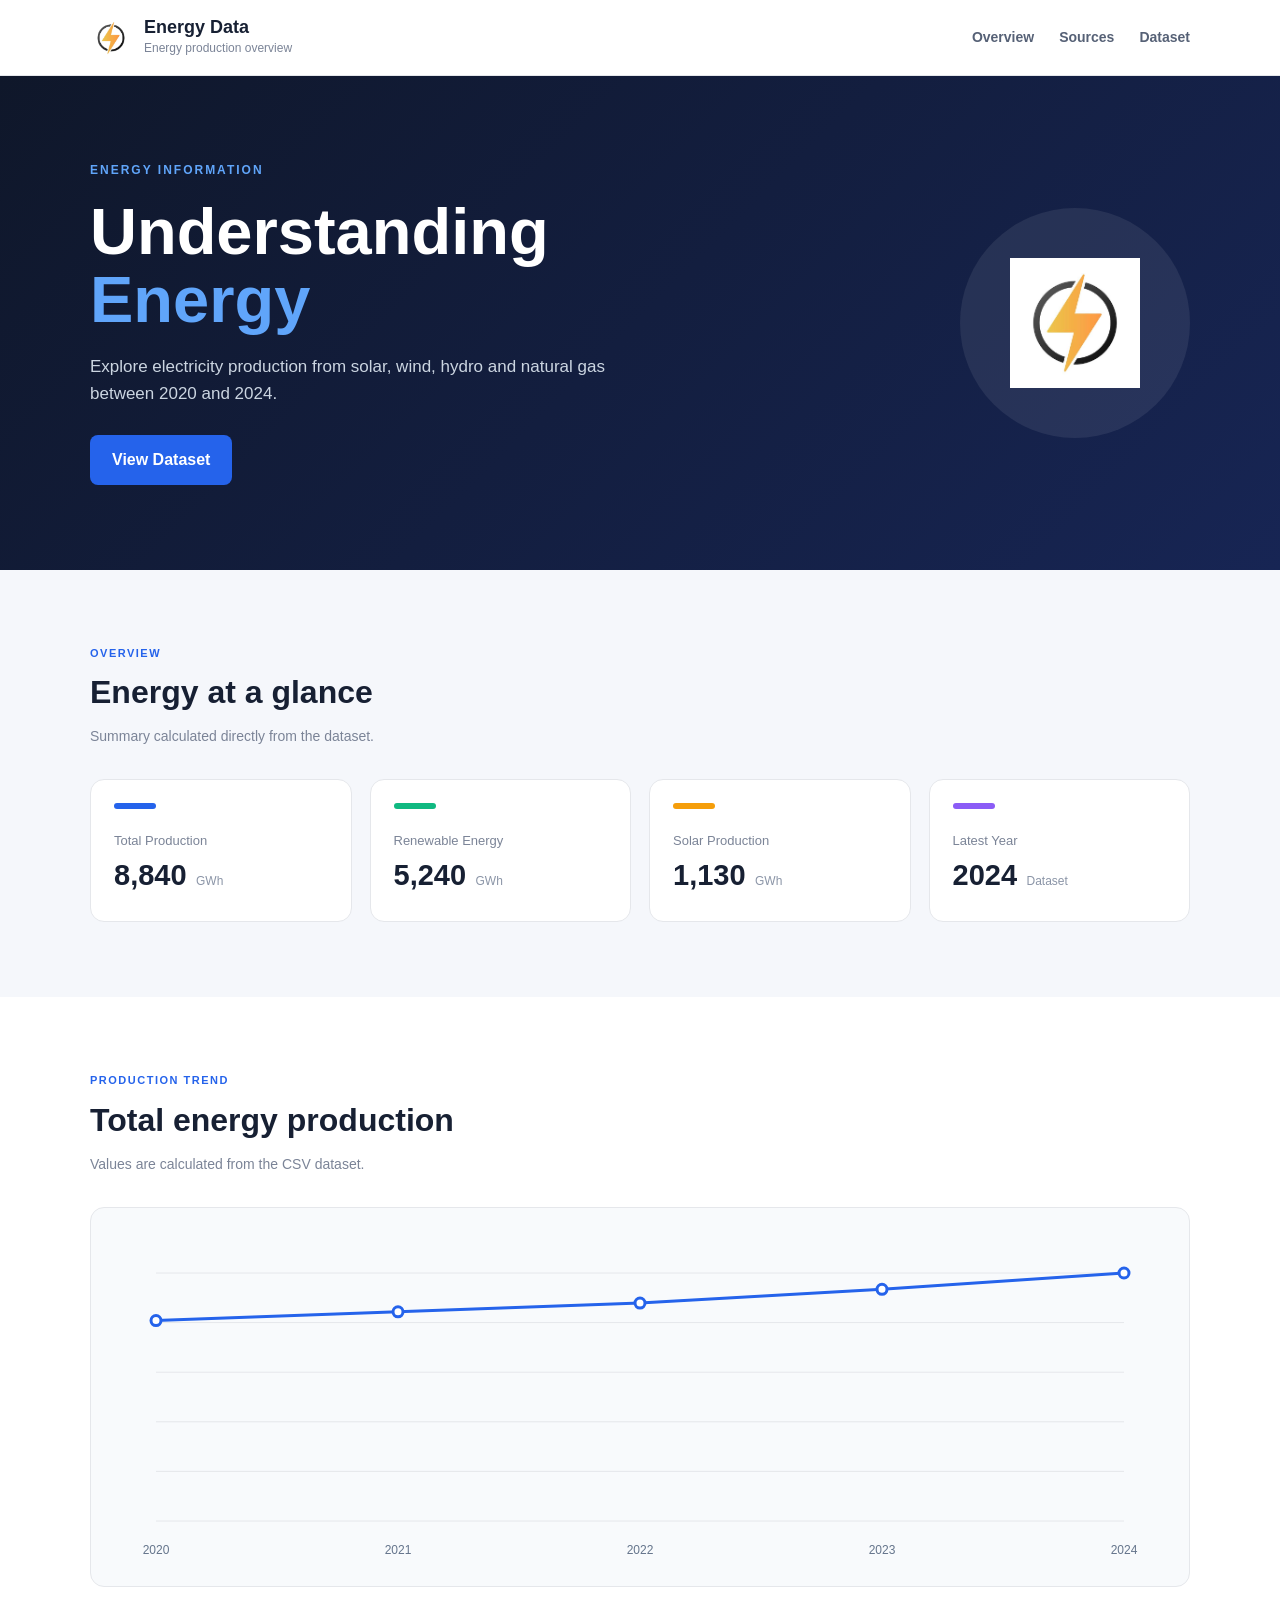
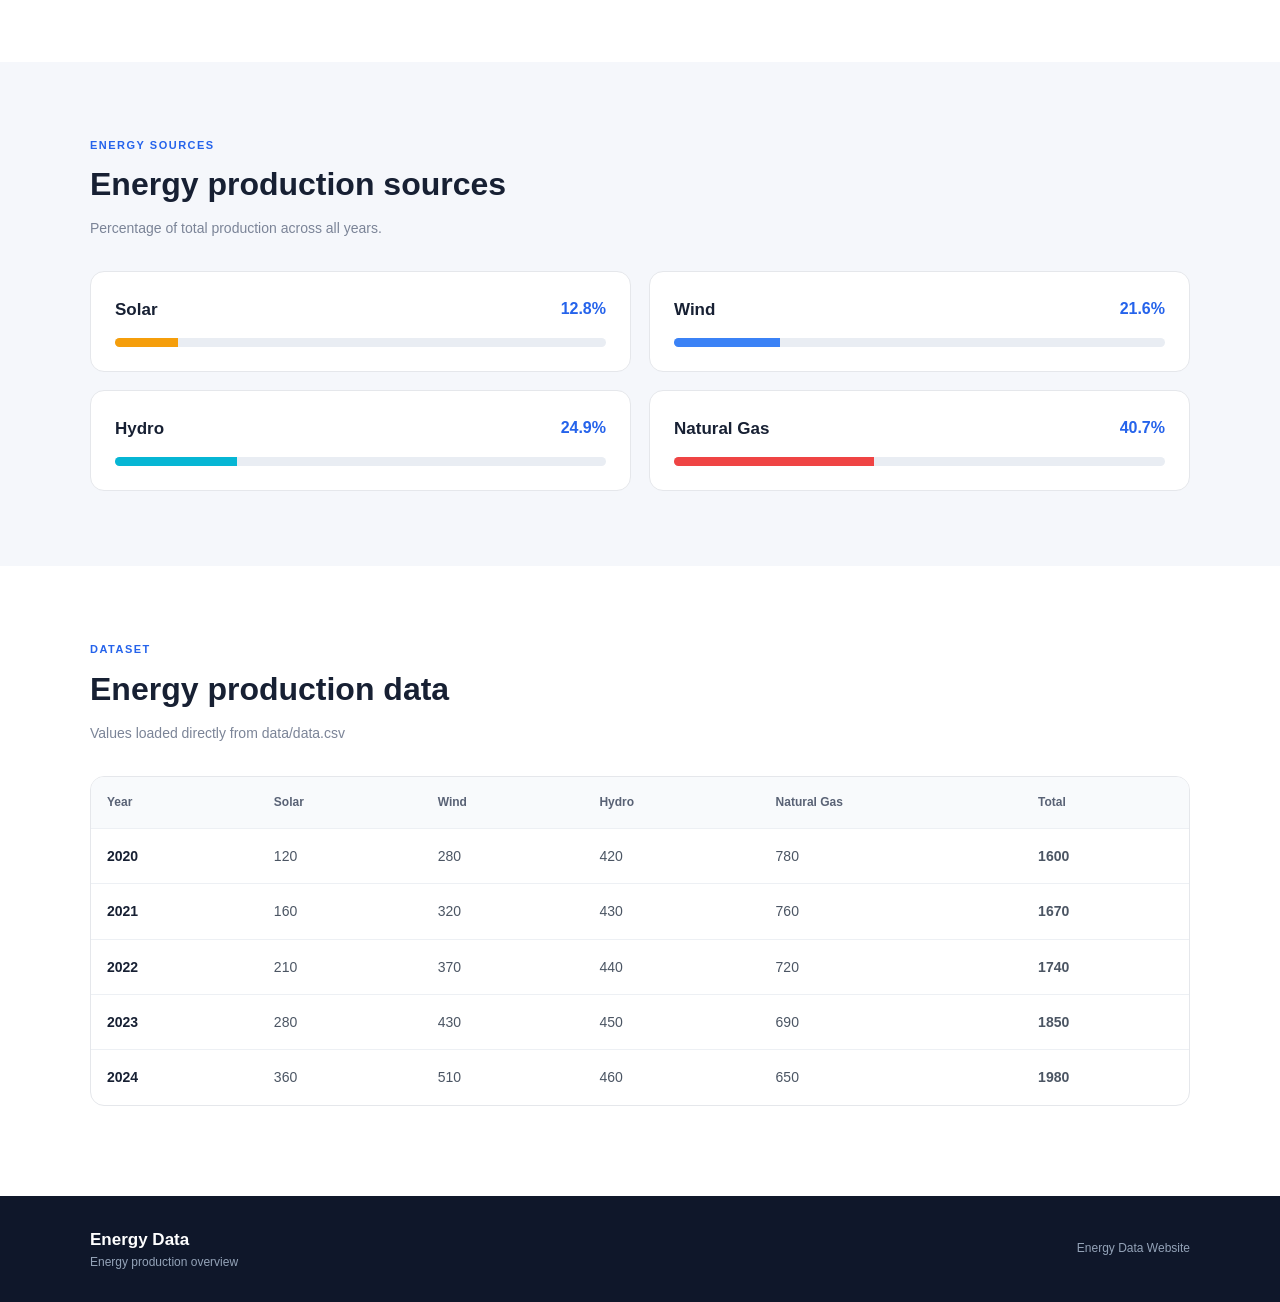
==== Energy Website/index.html @ 7960ee8b "Exercise 0.2 Energy Website (Exercise 0.2)" ====
<!--
================================================================================
ENERGY DATA WEBSITE
================================================================================
A comprehensive data visualization website displaying energy production metrics
and trends from 2020-2024, including solar, wind, hydro, and natural gas sources.

Author: Energy Analytics Team
Date: 2026
Version: 1.0
================================================================================
-->

<!DOCTYPE html>
<html lang="en">

<!-- =========================================================================
     HEAD SECTION
     =========================================================================
     Purpose: Document metadata, character encoding, viewport settings, and
     stylesheet linking. This section defines how the browser should interpret
     and render the HTML document.
     ========================================================================= -->
<head>

    <!-- Character Encoding: UTF-8 for international character support -->
    <meta charset="UTF-8">

    <!-- Viewport: Responsive design settings for mobile devices -->
    <meta name="viewport" content="width=device-width, initial-scale=1.0">

    <!-- Page Title: Displayed in browser tab and search results -->
    <title>Energy Data</title>

    <!-- External Stylesheet: All styling and responsive design rules -->
    <link rel="stylesheet" href="css/styles.css">

</head>

<!-- =========================================================================
     BODY SECTION
     =========================================================================
     Purpose: Main content container for all visible page elements including
     header, hero section, statistics, charts, data table, and footer.
     ========================================================================= -->
<body>

    <!-- =====================================================================
         1. HEADER & NAVIGATION
         =====================================================================
         Purpose: Sticky navigation bar at top of page
         Contains: Logo/Brand, Company name, Navigation menu links
         Features: Remains visible when scrolling (position: sticky)
         ===================================================================== -->
    <header class="header">
        <div class="container nav">
            <div class="brand">
                <img src="images/PowerIcon.png" alt="Energy">
                <div>
                    <h1>Energy Data</h1>
                    <p>Energy production overview</p>
                </div>
            </div>

            <nav>
                <a href="#overview">Overview</a>
                <a href="#sources">Sources</a>
                <a href="#dataset">Dataset</a>
            </nav>
        </div>
    </header>

    <!-- =====================================================================
         2. HERO SECTION
         =====================================================================
         Purpose: Large banner introducing the website
         Contains: Main headline, description, CTA button, hero image
         Features: Gradient background, eye-catching typography
         ===================================================================== -->
    <section class="hero">
        <div class="container hero-content">
            <div class="hero-text">
                <!-- Category Label -->
                <p class="small-title">ENERGY INFORMATION</p>

                <!-- Main Headline -->
                <h2>Understanding <span>Energy</span></h2>

                <!-- Description -->
                <p class="description">
                    Explore electricity production from solar, wind, hydro and
                    natural gas between 2020 and 2024.
                </p>

                <!-- Call-to-Action Button -->
                <a href="#dataset" class="button">View Dataset</a>
            </div>

            <!-- Hero Image -->
            <div class="hero-image">
                <img src="images/PowerIcon.png" alt="Energy icon">
            </div>
        </div>
    </section>

    <!-- =====================================================================
         MAIN CONTENT AREA
         =====================================================================
         Purpose: Container for main page sections (Overview, Chart,
         Sources, Dataset)
         ===================================================================== -->
    <main>

        <!-- =====================================================================
             3. OVERVIEW SECTION - STATISTICS CARDS
             =====================================================================
             Purpose: Display key energy metrics in 4 cards
             - Total Production, Renewable Energy, Solar Production, Latest Year
             Features: Color-coded card indicators (blue, green, orange, purple)
             Data Source: Calculated dynamically from CSV dataset
             ===================================================================== -->
        <section id="overview" class="section">
            <div class="container">
                <div class="section-title">
                    <p>OVERVIEW</p>
                    <h2>Energy at a glance</h2>
                    <span>Summary calculated directly from the dataset.</span>
                </div>

                <!-- Statistics Cards Grid -->
                <div class="cards">

                    <!-- Card 1: Total Production -->
                    <div class="card">
                        <div class="card-top blue"></div>
                        <p>Total Production</p>
                        <h3 id="totalProduction">--</h3>
                        <span>GWh</span>
                    </div>

                    <!-- Card 2: Renewable Energy -->
                    <div class="card">
                        <div class="card-top green"></div>
                        <p>Renewable Energy</p>
                        <h3 id="renewableProduction">--</h3>
                        <span>GWh</span>
                    </div>

                    <!-- Card 3: Solar Production -->
                    <div class="card">
                        <div class="card-top orange"></div>
                        <p>Solar Production</p>
                        <h3 id="solarProduction">--</h3>
                        <span>GWh</span>
                    </div>

                    <!-- Card 4: Latest Year -->
                    <div class="card">
                        <div class="card-top purple"></div>
                        <p>Latest Year</p>
                        <h3 id="latestYear">--</h3>
                        <span>Dataset</span>
                    </div>

                </div>
            </div>
        </section>



        <!-- =====================================================================
             4. CHART SECTION - PRODUCTION TREND VISUALIZATION
             =====================================================================
             Purpose: Display a line chart showing total energy production trends
             Features: Canvas-based chart, grid lines, data points, year labels
             Data Source: Calculated from CSV dataset (sum of all sources per year)
             ===================================================================== -->
        <section class="section chart-section">
            <div class="container">
                <div class="section-title">
                    <p>PRODUCTION TREND</p>
                    <h2>Total energy production</h2>
                    <span>Values are calculated from the CSV dataset.</span>
                </div>

                <!-- Chart Container -->
                <div class="chart-box">
                    <canvas id="energyChart"></canvas>
                </div>
            </div>
        </section>



        <!-- =====================================================================
             5. ENERGY SOURCES SECTION - PERCENTAGE BREAKDOWN
             =====================================================================
             Purpose: Display percentage breakdown by source type
             - Solar (Orange), Wind (Blue), Hydro (Cyan), Gas (Red)
             Features: 4 cards in 2-column grid, animated progress bars
             Data Source: Percentage of total production across all years
             ===================================================================== -->
        <section id="sources" class="section">
            <div class="container">
                <div class="section-title">
                    <p>ENERGY SOURCES</p>
                    <h2>Energy production sources</h2>
                    <span>Percentage of total production across all years.</span>
                </div>

                <!-- Sources Grid -->
                <div class="source-grid">

                    <!-- Source 1: Solar Energy -->
                    <div class="source">
                        <div class="source-heading">
                            <h3>Solar</h3>
                            <strong id="solarPercentage">--</strong>
                        </div>
                        <div class="bar">
                            <div id="solarBar" class="bar-fill solar"></div>
                        </div>
                    </div>

                    <!-- Source 2: Wind Energy -->
                    <div class="source">
                        <div class="source-heading">
                            <h3>Wind</h3>
                            <strong id="windPercentage">--</strong>
                        </div>
                        <div class="bar">
                            <div id="windBar" class="bar-fill wind"></div>
                        </div>
                    </div>

                    <!-- Source 3: Hydro Energy -->
                    <div class="source">
                        <div class="source-heading">
                            <h3>Hydro</h3>
                            <strong id="hydroPercentage">--</strong>
                        </div>
                        <div class="bar">
                            <div id="hydroBar" class="bar-fill hydro"></div>
                        </div>
                    </div>

                    <!-- Source 4: Natural Gas Energy -->
                    <div class="source">
                        <div class="source-heading">
                            <h3>Natural Gas</h3>
                            <strong id="gasPercentage">--</strong>
                        </div>
                        <div class="bar">
                            <div id="gasBar" class="bar-fill gas"></div>
                        </div>
                    </div>

                </div>
            </div>
        </section>



        <!-- =====================================================================
             6. DATASET SECTION - COMPLETE DATA TABLE
             =====================================================================
             Purpose: Display complete energy production dataset in table format
             Features: Columns for Year, Solar, Wind, Hydro, Natural Gas, Total
             Data Source: Loaded from data/data.csv
             Additional: Row hover effects, error messaging, responsive scrolling
             ===================================================================== -->
        <section id="dataset" class="section dataset-section">
            <div class="container">
                <div class="section-title">
                    <p>DATASET</p>
                    <h2>Energy production data</h2>
                    <span>Values loaded directly from data/data.csv</span>
                </div>

                <!-- Data Table -->
                <div class="table-box">
                    <table>
                        <!-- Table Header -->
                        <thead>
                            <tr>
                                <th>Year</th>
                                <th>Solar</th>
                                <th>Wind</th>
                                <th>Hydro</th>
                                <th>Natural Gas</th>
                                <th>Total</th>
                            </tr>
                        </thead>

                        <!-- Table Body (populated by JavaScript) -->
                        <tbody id="energyTable">
                            <tr>
                                <td colspan="6">Loading dataset...</td>
                            </tr>
                        </tbody>
                    </table>
                </div>

                <!-- Error Message -->
                <p id="errorMessage" class="error"></p>
            </div>
        </section>

    </main>



    <!-- =====================================================================
         7. FOOTER
         =====================================================================
         Purpose: Website footer with company information and branding
         Contains: Company name, tagline, copyright information
         Features: Dark background, responsive layout
         ===================================================================== -->
    <footer>
        <div class="container footer">
            <div>
                <h3>Energy Data</h3>
                <p>Energy production overview</p>
            </div>
            <p>Energy Data Website</p>
        </div>
    </footer>

    <!-- =====================================================================
         SCRIPTS
         =====================================================================
         Purpose: Load and execute JavaScript for data processing
         Functionality:
         - Fetch and parse CSV data from data/data.csv
         - Calculate statistics (total, renewable, solar, latest year)
         - Generate and render chart visualization
         - Populate table with dataset rows
         - Calculate and display energy source percentages
         - Handle errors and loading states
         ===================================================================== -->
    <script src="js/scripts.js"></script>

</body>
</html>
---- Energy Website/css/styles.css ----
/* =============================================================================
   1. GENERAL STYLES
   ============================================================================= 
   Purpose: Global reset and base styling for the entire website
   - Removes default margins and padding
   - Sets up typography, colors, and spacing
   - Defines container for layout consistency
============================================================================= */

/* Global Reset: Clear default browser styles */
* {
    margin: 0;
    padding: 0;
    box-sizing: border-box;
}

/* Smooth scrolling for anchor links */
html {
    scroll-behavior: smooth;
}

/* Body: Primary text styling and background color */
body {
    font-family: Arial, Helvetica, sans-serif;
    background: #f5f7fb;
    color: #172033;
    line-height: 1.6;
}

/* Container: Max-width wrapper for all content sections */
.container {
    width: 90%;
    max-width: 1100px;
    margin: auto;
}


/* =============================================================================
   2. HEADER & NAVIGATION
   ============================================================================= 
   Purpose: Sticky navigation bar with logo/branding and menu links
   - Header remains visible at top when scrolling
   - Contains brand logo and navigation menu
   - Links are highlighted on hover
============================================================================= */

/* Header: Main navigation container with sticky positioning */
.header {
    background: white;
    border-bottom: 1px solid #e5e7eb;
    position: sticky;
    top: 0;
    z-index: 10;
}

/* Nav Layout: Flex container for spacing brand and menu */
.nav {
    min-height: 75px;
    display: flex;
    align-items: center;
    justify-content: space-between;
}

/* Brand: Logo and company name section */
.brand {
    display: flex;
    align-items: center;
    gap: 12px;
}

.brand img {
    width: 42px;
    height: 42px;
    object-fit: contain;
}

.brand h1 {
    font-size: 18px;
    line-height: 1.2;
}

.brand p {
    font-size: 12px;
    color: #7b8497;
}

/* Navigation Menu: Links layout and styling */
nav {
    display: flex;
    gap: 25px;
}

nav a {
    text-decoration: none;
    color: #566176;
    font-size: 14px;
    font-weight: 600;
}

nav a:hover {
    color: #2563eb;
}



/* =============================================================================
   3. HERO SECTION
   ============================================================================= 
   Purpose: Large banner at top of page with headline, description, and CTA button
   - Features gradient background and hero image
   - Main call-to-action button for user engagement
   - Responsive layout that stacks on mobile
============================================================================= */

/* Hero Container: Main banner with gradient background */
.hero {
    background: linear-gradient(135deg, #0f172a, #172554);
    color: white;
    padding: 85px 0;
}

/* Hero Content Layout: Flex row with text and image */
.hero-content {
    display: flex;
    align-items: center;
    justify-content: space-between;
    gap: 50px;
}

.hero-text {
    max-width: 650px;
}

/* Small Title: Uppercase tagline above main heading */
.small-title {
    color: #60a5fa;
    font-size: 12px;
    font-weight: bold;
    letter-spacing: 2px;
}

/* Main Heading: Large title with accent color */
.hero h2 {
    font-size: 65px;
    line-height: 1.05;
    margin: 18px 0;
}

.hero h2 span {
    color: #60a5fa;
}

/* Description: Secondary text below headline */
.description {
    color: #cbd5e1;
    max-width: 550px;
    font-size: 17px;
    margin-bottom: 28px;
}

/* Button: Primary call-to-action with hover effect */
.button {
    display: inline-block;
    background: #2563eb;
    color: white;
    text-decoration: none;
    padding: 12px 22px;
    border-radius: 8px;
    font-weight: bold;
}

.button:hover {
    background: #1d4ed8;
}

/* Hero Image: Circular container for hero icon */
.hero-image {
    width: 230px;
    height: 230px;
    border-radius: 50%;
    background: rgba(255, 255, 255, 0.08);
    display: flex;
    align-items: center;
    justify-content: center;
}

.hero-image img {
    width: 130px;
    height: 130px;
    object-fit: contain;
}



/* =============================================================================
   4. GENERAL SECTIONS & SECTION TITLES
   ============================================================================= 
   Purpose: Standardized styling for content sections with consistent spacing
   - All main content sections use these base styles
   - Section titles display category label, heading, and description
============================================================================= */

/* Section Container: Standard padding for all content sections */
.section {
    padding: 75px 0;
}

/* Section Title: Header area with label, heading, and description */
.section-title {
    margin-bottom: 30px;
}

.section-title p {
    color: #2563eb;
    font-size: 11px;
    font-weight: bold;
    letter-spacing: 1.5px;
}

.section-title h2 {
    font-size: 32px;
    margin: 5px 0;
}

.section-title span {
    color: #7b8497;
    font-size: 14px;
}

/* =============================================================================
   5. STATISTICS CARDS
   ============================================================================= 
   Purpose: Display key metrics/statistics in a grid of 4 cards
   - Each card has a colored top bar indicator
   - Shows large numbers with labels and units
   - Color-coded: Blue (Total), Green (Renewable), Orange (Solar), Purple (Latest)
============================================================================= */

/* Cards Grid: 4-column responsive layout */
.cards {
    display: grid;
    grid-template-columns: repeat(4, 1fr);
    gap: 18px;
}

/* Card: Individual metric card with border and padding */
.card {
    background: white;
    border: 1px solid #e5e7eb;
    border-radius: 14px;
    padding: 23px;
}

/* Card Top Bar: Small colored indicator at top of each card */
.card-top {
    width: 42px;
    height: 6px;
    border-radius: 5px;
    margin-bottom: 22px;
}

/* Card Color Indicators: Different colors for different metrics */
.blue {
    background: #2563eb;
}

.green {
    background: #10b981;
}

.orange {
    background: #f59e0b;
}

.purple {
    background: #8b5cf6;
}

/* Card Text: Labels and values styling */
.card p {
    color: #7b8497;
    font-size: 13px;
}

.card h3 {
    display: inline;
    font-size: 29px;
    margin-right: 5px;
}

.card span {
    color: #8b95a7;
    font-size: 12px;
}



/* =============================================================================
   6. CHART SECTION
   ============================================================================= 
   Purpose: Display a line chart showing energy production trends over time
   - Canvas-based visualization with responsive sizing
   - Light background with border and padding
   - Shows total energy production across years
============================================================================= */

/* Chart Section: White background container for chart */
.chart-section {
    background: white;
}

/* Chart Box: Container for canvas element with styling */
.chart-box {
    width: 100%;
    height: 380px;
    background: #f8fafc;
    border: 1px solid #e5e7eb;
    border-radius: 14px;
    padding: 20px;
}

/* Energy Chart Canvas: Responsive chart element */
#energyChart {
    width: 100%;
    height: 100%;
}



/* =============================================================================
   7. ENERGY SOURCES SECTION
   ============================================================================= 
   Purpose: Display energy source breakdown with percentage bars
   - 2-column grid showing Solar, Wind, Hydro, and Natural Gas
   - Horizontal progress bars show relative percentages
   - Color-coded bars: Solar (Orange), Wind (Blue), Hydro (Cyan), Gas (Red)
============================================================================= */

/* Source Grid: 2-column layout for energy sources */
.source-grid {
    display: grid;
    grid-template-columns: repeat(2, 1fr);
    gap: 18px;
}

/* Source Card: Individual energy source container */
.source {
    background: white;
    border: 1px solid #e5e7eb;
    border-radius: 14px;
    padding: 24px;
}

/* Source Heading: Title and percentage layout */
.source-heading {
    display: flex;
    justify-content: space-between;
    margin-bottom: 15px;
}

.source-heading h3 {
    font-size: 17px;
}

.source-heading strong {
    color: #2563eb;
}

/* Progress Bar: Container for the bar fill */
.bar {
    height: 9px;
    background: #e9edf3;
    border-radius: 10px;
    overflow: hidden;
}

/* Bar Fill: Colored percentage bar with animation */
.bar-fill {
    height: 100%;
    width: 0;
    transition: width 0.8s ease;
}

/* Bar Colors: Individual colors for each energy source */
.bar-fill.solar {
    background: #f59e0b;
}

.bar-fill.wind {
    background: #3b82f6;
}

.bar-fill.hydro {
    background: #06b6d4;
}

.bar-fill.gas {
    background: #ef4444;
}



/* =============================================================================
   8. DATA TABLE SECTION
   ============================================================================= 
   Purpose: Display complete energy production dataset in a structured table
   - Shows year, solar, wind, hydro, natural gas, and totals
   - Scrollable on smaller screens
   - Row hover effect for better readability
   - Error messaging for data load failures
============================================================================= */

/* Dataset Section: White background for table section */
.dataset-section {
    background: white;
}

/* Table Box: Container with responsive scrolling */
.table-box {
    background: white;
    border: 1px solid #e5e7eb;
    border-radius: 14px;
    overflow-x: auto;
}

/* Table: Full-width data table styling */
table {
    width: 100%;
    border-collapse: collapse;
    min-width: 650px;
}

/* Table Header: Light background with labels */
thead {
    background: #f8fafc;
}

/* Header Cells: Column titles styling */
th {
    text-align: left;
    padding: 16px;
    font-size: 12px;
    color: #596275;
}

/* Data Cells: Content cells with borders */
td {
    padding: 16px;
    border-top: 1px solid #edf0f4;
    font-size: 14px;
    color: #4b5563;
}

/* Row Hover: Light background on hover for UX */
tbody tr:hover {
    background: #f8fafc;
}

/* Year Column: Bold styling for year values */
td:first-child {
    font-weight: bold;
    color: #172033;
}

/* Error Message: Styling for error notifications */
.error {
    color: #dc2626;
    margin-top: 15px;
    font-size: 14px;
}



/* =============================================================================
   9. FOOTER
   ============================================================================= 
   Purpose: Bottom section with company information and branding
   - Dark background with white text
   - Displays company name, tagline, and copyright
   - Responsive flex layout for different screen sizes
============================================================================= */

/* Footer: Dark background container with padding */
footer {
    background: #0f172a;
    color: white;
    padding: 30px 0;
}

/* Footer Layout: Flex container for content distribution */
.footer {
    display: flex;
    justify-content: space-between;
    align-items: center;
}

.footer h3 {
    font-size: 17px;
}

.footer p {
    color: #94a3b8;
    font-size: 12px;
}



/* =============================================================================
   10. RESPONSIVE DESIGN - TABLET & MEDIUM SCREENS (MAX-WIDTH: 800px)
   ============================================================================= 
   Purpose: Adjust layout and sizing for tablet devices (800px and below)
   - Hero content stacks vertically
   - Cards display in 2 columns instead of 4
   - Energy sources display in 1 column
   - Images scale down for smaller screens
============================================================================= */

@media (max-width: 800px) {

    /* Hero: Stack content vertically on smaller screens */
    .hero-content {
        flex-direction: column;
        align-items: flex-start;
    }

    /* Hero Image: Reduce size for mobile */
    .hero-image {
        width: 180px;
        height: 180px;
    }

    /* Hero Heading: Smaller font for mobile screens */
    .hero h2 {
        font-size: 50px;
    }

    /* Cards Grid: 2 columns instead of 4 */
    .cards {
        grid-template-columns: repeat(2, 1fr);
    }

    /* Source Grid: Single column for mobile */
    .source-grid {
        grid-template-columns: 1fr;
    }
}


/* =============================================================================
   11. RESPONSIVE DESIGN - MOBILE SCREENS (MAX-WIDTH: 550px)
   ============================================================================= 
   Purpose: Optimize layout for mobile devices (550px and below)
   - Hide navigation menu
   - Single column layout for all cards and sections
   - Reduce padding and font sizes further
   - Simplify header for small screens
============================================================================= */

@media (max-width: 550px) {

    /* Navigation: Hide on very small screens */
    nav {
        display: none;
    }

    /* Cards Grid: Single column on mobile */
    .cards {
        grid-template-columns: 1fr;
    }

    /* Hero: Reduce padding on mobile */
    .hero {
        padding: 60px 0;
    }

    /* Hero Heading: Further reduce size for mobile */
    .hero h2 {
        font-size: 42px;
    }

    /* Section: Reduce vertical padding on mobile */
    .section {
        padding: 55px 0;
    }

    /* Footer: Stack vertically on mobile */
    .footer {
        flex-direction: column;
        align-items: flex-start;
        gap: 15px;
    }
}
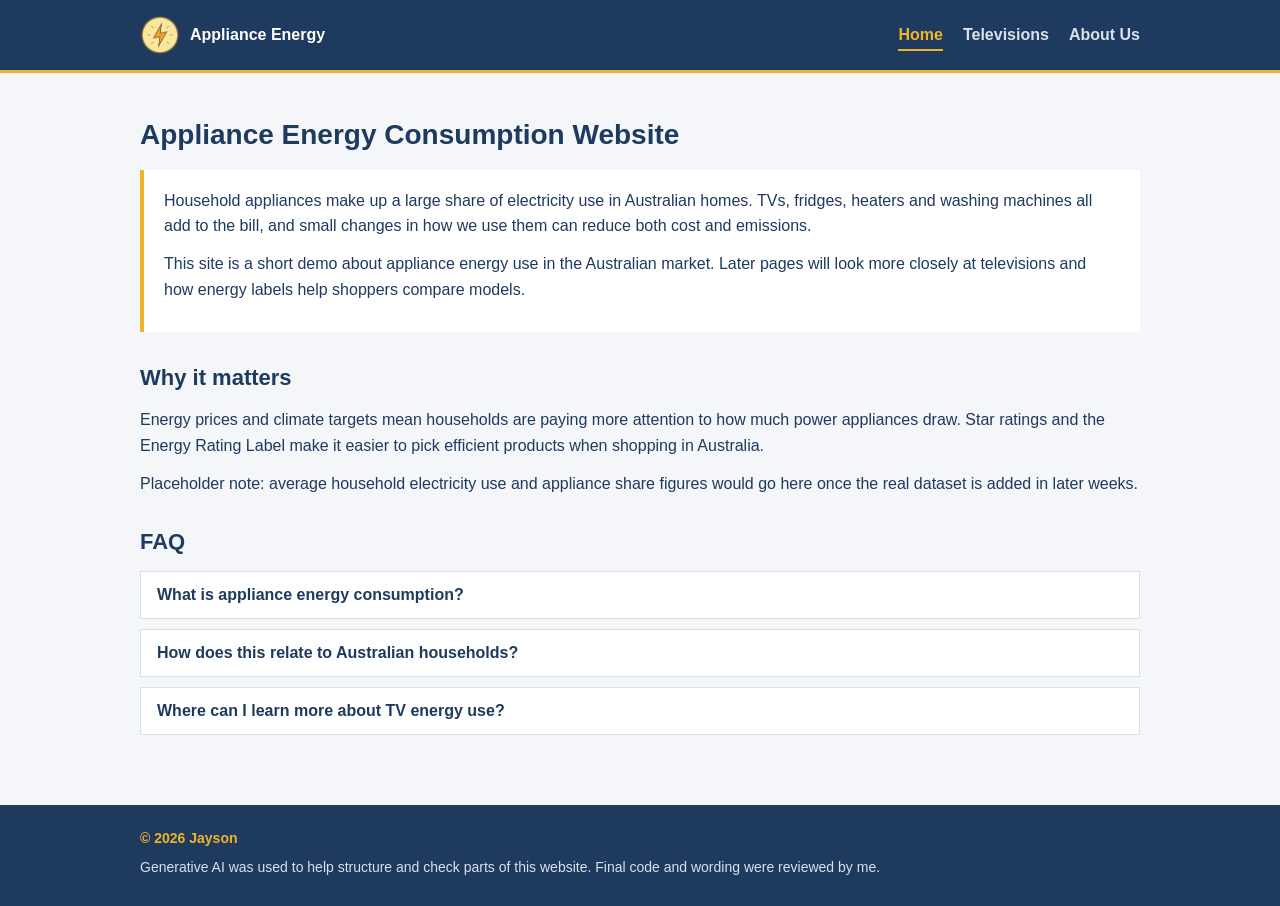
==== commit 1612da8a: "Exercise 0.1 Energy Website" ====
--- a/Energy Website/index.html
+++ b/Energy Website/index.html
@@ -1,345 +1,116 @@
-<!--
-================================================================================
-ENERGY DATA WEBSITE
-================================================================================
-A comprehensive data visualization website displaying energy production metrics
-and trends from 2020-2024, including solar, wind, hydro, and natural gas sources.
-
-Author: Energy Analytics Team
-Date: 2026
-Version: 1.0
-================================================================================
--->
-
 <!DOCTYPE html>
 <html lang="en">
-
-<!-- =========================================================================
-     HEAD SECTION
-     =========================================================================
-     Purpose: Document metadata, character encoding, viewport settings, and
-     stylesheet linking. This section defines how the browser should interpret
-     and render the HTML document.
-     ========================================================================= -->
 <head>
-
-    <!-- Character Encoding: UTF-8 for international character support -->
     <meta charset="UTF-8">
-
-    <!-- Viewport: Responsive design settings for mobile devices -->
     <meta name="viewport" content="width=device-width, initial-scale=1.0">
-
-    <!-- Page Title: Displayed in browser tab and search results -->
-    <title>Energy Data</title>
-
-    <!-- External Stylesheet: All styling and responsive design rules -->
-    <link rel="stylesheet" href="css/styles.css">
-
+    <title>Home | Appliance Energy Consumption</title>
+    <link rel="stylesheet" href="assets/css/styles.css">
 </head>
-
-<!-- =========================================================================
-     BODY SECTION
-     =========================================================================
-     Purpose: Main content container for all visible page elements including
-     header, hero section, statistics, charts, data table, and footer.
-     ========================================================================= -->
 <body>
 
-    <!-- =====================================================================
-         1. HEADER & NAVIGATION
-         =====================================================================
-         Purpose: Sticky navigation bar at top of page
-         Contains: Logo/Brand, Company name, Navigation menu links
-         Features: Remains visible when scrolling (position: sticky)
-         ===================================================================== -->
+    <!-- nav -->
     <header class="header">
         <div class="container nav">
-            <div class="brand">
-                <img src="images/PowerIcon.png" alt="Energy">
-                <div>
-                    <h1>Energy Data</h1>
-                    <p>Energy production overview</p>
+            <a class="logo" href="index.html">
+                <img src="assets/img/PowerIcon.png" alt="Power logo">
+                <span>Appliance Energy</span>
+            </a>
+            <ul class="menu">
+                <li><a class="active" href="index.html">Home</a></li>
+                <li><a href="televisions.html">Televisions</a></li>
+                <li><a href="about.html">About Us</a></li>
+            </ul>
+        </div>
+    </header>
+
+    <main class="container">
+        <h1>Appliance Energy Consumption Website</h1>
+
+        <!-- australia market intro -->
+        <div class="intro">
+            <p>
+                Household appliances make up a large share of electricity use in
+                Australian homes. TVs, fridges, heaters and washing machines all
+                add to the bill, and small changes in how we use them can reduce
+                both cost and emissions.
+            </p>
+            <p>
+                This site is a short demo about appliance energy use in the
+                Australian market. Later pages will look more closely at
+                televisions and how energy labels help shoppers compare models.
+            </p>
+        </div>
+
+        <h2>Why it matters</h2>
+        <p>
+            Energy prices and climate targets mean households are paying more
+            attention to how much power appliances draw. Star ratings and the
+            Energy Rating Label make it easier to pick efficient products when
+            shopping in Australia.
+        </p>
+        <p>
+            Placeholder note: average household electricity use and appliance
+            share figures would go here once the real dataset is added in later
+            weeks.
+        </p>
+
+        <!-- FAQ starts closed; JS opens one at a time -->
+        <h2>FAQ</h2>
+        <div class="faq">
+            <div class="faq-item">
+                <button type="button" class="faq-question">
+                    What is appliance energy consumption?
+                </button>
+                <div class="faq-answer">
+                    <p>
+                        It is the amount of electricity an appliance uses over
+                        time, usually measured in kilowatt-hours (kWh). Usage
+                        depends on the device, how often it runs, and its
+                        settings.
+                    </p>
                 </div>
             </div>
 
-            <nav>
-                <a href="#overview">Overview</a>
-                <a href="#sources">Sources</a>
-                <a href="#dataset">Dataset</a>
-            </nav>
-        </div>
-    </header>
-
-    <!-- =====================================================================
-         2. HERO SECTION
-         =====================================================================
-         Purpose: Large banner introducing the website
-         Contains: Main headline, description, CTA button, hero image
-         Features: Gradient background, eye-catching typography
-         ===================================================================== -->
-    <section class="hero">
-        <div class="container hero-content">
-            <div class="hero-text">
-                <!-- Category Label -->
-                <p class="small-title">ENERGY INFORMATION</p>
-
-                <!-- Main Headline -->
-                <h2>Understanding <span>Energy</span></h2>
-
-                <!-- Description -->
-                <p class="description">
-                    Explore electricity production from solar, wind, hydro and
-                    natural gas between 2020 and 2024.
-                </p>
-
-                <!-- Call-to-Action Button -->
-                <a href="#dataset" class="button">View Dataset</a>
+            <div class="faq-item">
+                <button type="button" class="faq-question">
+                    How does this relate to Australian households?
+                </button>
+                <div class="faq-answer">
+                    <p>
+                        Placeholder answer: many Australian homes rely on
+                        appliances for heating, cooling and entertainment.
+                        Choosing higher star-rated products can lower yearly
+                        running costs.
+                    </p>
+                </div>
             </div>
 
-            <!-- Hero Image -->
-            <div class="hero-image">
-                <img src="images/PowerIcon.png" alt="Energy icon">
+            <div class="faq-item">
+                <button type="button" class="faq-question">
+                    Where can I learn more about TV energy use?
+                </button>
+                <div class="faq-answer">
+                    <p>
+                        See the Televisions page on this site for a short
+                        overview. Official guidance is also available through
+                        energyrating.gov.au.
+                    </p>
+                </div>
             </div>
         </div>
-    </section>
-
-    <!-- =====================================================================
-         MAIN CONTENT AREA
-         =====================================================================
-         Purpose: Container for main page sections (Overview, Chart,
-         Sources, Dataset)
-         ===================================================================== -->
-    <main>
-
-        <!-- =====================================================================
-             3. OVERVIEW SECTION - STATISTICS CARDS
-             =====================================================================
-             Purpose: Display key energy metrics in 4 cards
-             - Total Production, Renewable Energy, Solar Production, Latest Year
-             Features: Color-coded card indicators (blue, green, orange, purple)
-             Data Source: Calculated dynamically from CSV dataset
-             ===================================================================== -->
-        <section id="overview" class="section">
-            <div class="container">
-                <div class="section-title">
-                    <p>OVERVIEW</p>
-                    <h2>Energy at a glance</h2>
-                    <span>Summary calculated directly from the dataset.</span>
-                </div>
-
-                <!-- Statistics Cards Grid -->
-                <div class="cards">
-
-                    <!-- Card 1: Total Production -->
-                    <div class="card">
-                        <div class="card-top blue"></div>
-                        <p>Total Production</p>
-                        <h3 id="totalProduction">--</h3>
-                        <span>GWh</span>
-                    </div>
-
-                    <!-- Card 2: Renewable Energy -->
-                    <div class="card">
-                        <div class="card-top green"></div>
-                        <p>Renewable Energy</p>
-                        <h3 id="renewableProduction">--</h3>
-                        <span>GWh</span>
-                    </div>
-
-                    <!-- Card 3: Solar Production -->
-                    <div class="card">
-                        <div class="card-top orange"></div>
-                        <p>Solar Production</p>
-                        <h3 id="solarProduction">--</h3>
-                        <span>GWh</span>
-                    </div>
-
-                    <!-- Card 4: Latest Year -->
-                    <div class="card">
-                        <div class="card-top purple"></div>
-                        <p>Latest Year</p>
-                        <h3 id="latestYear">--</h3>
-                        <span>Dataset</span>
-                    </div>
-
-                </div>
-            </div>
-        </section>
-
-
-
-        <!-- =====================================================================
-             4. CHART SECTION - PRODUCTION TREND VISUALIZATION
-             =====================================================================
-             Purpose: Display a line chart showing total energy production trends
-             Features: Canvas-based chart, grid lines, data points, year labels
-             Data Source: Calculated from CSV dataset (sum of all sources per year)
-             ===================================================================== -->
-        <section class="section chart-section">
-            <div class="container">
-                <div class="section-title">
-                    <p>PRODUCTION TREND</p>
-                    <h2>Total energy production</h2>
-                    <span>Values are calculated from the CSV dataset.</span>
-                </div>
-
-                <!-- Chart Container -->
-                <div class="chart-box">
-                    <canvas id="energyChart"></canvas>
-                </div>
-            </div>
-        </section>
-
-
-
-        <!-- =====================================================================
-             5. ENERGY SOURCES SECTION - PERCENTAGE BREAKDOWN
-             =====================================================================
-             Purpose: Display percentage breakdown by source type
-             - Solar (Orange), Wind (Blue), Hydro (Cyan), Gas (Red)
-             Features: 4 cards in 2-column grid, animated progress bars
-             Data Source: Percentage of total production across all years
-             ===================================================================== -->
-        <section id="sources" class="section">
-            <div class="container">
-                <div class="section-title">
-                    <p>ENERGY SOURCES</p>
-                    <h2>Energy production sources</h2>
-                    <span>Percentage of total production across all years.</span>
-                </div>
-
-                <!-- Sources Grid -->
-                <div class="source-grid">
-
-                    <!-- Source 1: Solar Energy -->
-                    <div class="source">
-                        <div class="source-heading">
-                            <h3>Solar</h3>
-                            <strong id="solarPercentage">--</strong>
-                        </div>
-                        <div class="bar">
-                            <div id="solarBar" class="bar-fill solar"></div>
-                        </div>
-                    </div>
-
-                    <!-- Source 2: Wind Energy -->
-                    <div class="source">
-                        <div class="source-heading">
-                            <h3>Wind</h3>
-                            <strong id="windPercentage">--</strong>
-                        </div>
-                        <div class="bar">
-                            <div id="windBar" class="bar-fill wind"></div>
-                        </div>
-                    </div>
-
-                    <!-- Source 3: Hydro Energy -->
-                    <div class="source">
-                        <div class="source-heading">
-                            <h3>Hydro</h3>
-                            <strong id="hydroPercentage">--</strong>
-                        </div>
-                        <div class="bar">
-                            <div id="hydroBar" class="bar-fill hydro"></div>
-                        </div>
-                    </div>
-
-                    <!-- Source 4: Natural Gas Energy -->
-                    <div class="source">
-                        <div class="source-heading">
-                            <h3>Natural Gas</h3>
-                            <strong id="gasPercentage">--</strong>
-                        </div>
-                        <div class="bar">
-                            <div id="gasBar" class="bar-fill gas"></div>
-                        </div>
-                    </div>
-
-                </div>
-            </div>
-        </section>
-
-
-
-        <!-- =====================================================================
-             6. DATASET SECTION - COMPLETE DATA TABLE
-             =====================================================================
-             Purpose: Display complete energy production dataset in table format
-             Features: Columns for Year, Solar, Wind, Hydro, Natural Gas, Total
-             Data Source: Loaded from data/data.csv
-             Additional: Row hover effects, error messaging, responsive scrolling
-             ===================================================================== -->
-        <section id="dataset" class="section dataset-section">
-            <div class="container">
-                <div class="section-title">
-                    <p>DATASET</p>
-                    <h2>Energy production data</h2>
-                    <span>Values loaded directly from data/data.csv</span>
-                </div>
-
-                <!-- Data Table -->
-                <div class="table-box">
-                    <table>
-                        <!-- Table Header -->
-                        <thead>
-                            <tr>
-                                <th>Year</th>
-                                <th>Solar</th>
-                                <th>Wind</th>
-                                <th>Hydro</th>
-                                <th>Natural Gas</th>
-                                <th>Total</th>
-                            </tr>
-                        </thead>
-
-                        <!-- Table Body (populated by JavaScript) -->
-                        <tbody id="energyTable">
-                            <tr>
-                                <td colspan="6">Loading dataset...</td>
-                            </tr>
-                        </tbody>
-                    </table>
-                </div>
-
-                <!-- Error Message -->
-                <p id="errorMessage" class="error"></p>
-            </div>
-        </section>
-
     </main>
 
-
-
-    <!-- =====================================================================
-         7. FOOTER
-         =====================================================================
-         Purpose: Website footer with company information and branding
-         Contains: Company name, tagline, copyright information
-         Features: Dark background, responsive layout
-         ===================================================================== -->
+    <!-- footer -->
     <footer>
-        <div class="container footer">
-            <div>
-                <h3>Energy Data</h3>
-                <p>Energy production overview</p>
-            </div>
-            <p>Energy Data Website</p>
+        <div class="container">
+            <p class="year-name">&copy; 2026 Jayson</p>
+            <p>
+                Generative AI was used to help structure and check parts of
+                this website. Final code and wording were reviewed by me.
+            </p>
         </div>
     </footer>
 
-    <!-- =====================================================================
-         SCRIPTS
-         =====================================================================
-         Purpose: Load and execute JavaScript for data processing
-         Functionality:
-         - Fetch and parse CSV data from data/data.csv
-         - Calculate statistics (total, renewable, solar, latest year)
-         - Generate and render chart visualization
-         - Populate table with dataset rows
-         - Calculate and display energy source percentages
-         - Handle errors and loading states
-         ===================================================================== -->
-    <script src="js/scripts.js"></script>
-
+    <script src="assets/js/scripts.js"></script>
 </body>
-</html>+</html>
--- a/Energy Website/assets/css/styles.css
+++ b/Energy Website/assets/css/styles.css
@@ -0,0 +1,192 @@
+/* base */
+* {
+    margin: 0;
+    padding: 0;
+    box-sizing: border-box;
+}
+
+body {
+    font-family: Arial, Helvetica, sans-serif;
+    background: #f4f6f9;
+    color: #1e3a5f;
+    line-height: 1.6;
+}
+
+.container {
+    width: 90%;
+    max-width: 1000px;
+    margin: 0 auto;
+}
+
+a {
+    color: #1e3a5f;
+}
+
+/* top nav */
+.header {
+    background: #1e3a5f;
+    border-bottom: 3px solid #f0b429;
+}
+
+.nav {
+    display: flex;
+    align-items: center;
+    justify-content: space-between;
+    min-height: 70px;
+}
+
+.logo {
+    display: flex;
+    align-items: center;
+    gap: 10px;
+    text-decoration: none;
+    color: #fff;
+}
+
+.logo img {
+    width: 40px;
+    height: 40px;
+}
+
+.logo span {
+    font-weight: bold;
+    font-size: 16px;
+}
+
+.logo:hover {
+    color: #f0b429;
+}
+
+.menu {
+    display: flex;
+    gap: 20px;
+    list-style: none;
+}
+
+.menu a {
+    text-decoration: none;
+    color: #d9e2ec;
+    font-weight: bold;
+    padding: 6px 0;
+    border-bottom: 2px solid transparent;
+}
+
+.menu a:hover {
+    color: #f0b429;
+    border-bottom-color: #f0b429;
+}
+
+/* current page */
+.menu a.active {
+    color: #f0b429;
+    border-bottom-color: #f0b429;
+}
+
+/* page content */
+main {
+    padding: 40px 0 60px;
+}
+
+h1 {
+    font-size: 28px;
+    margin-bottom: 12px;
+}
+
+h2 {
+    font-size: 22px;
+    margin: 28px 0 12px;
+    color: #1e3a5f;
+}
+
+p {
+    margin-bottom: 12px;
+}
+
+.intro {
+    background: #fff;
+    border-left: 4px solid #f0b429;
+    padding: 18px 20px;
+    margin-bottom: 24px;
+}
+
+/* FAQ accordion */
+.faq-item {
+    background: #fff;
+    border: 1px solid #d9e2ec;
+    margin-bottom: 10px;
+}
+
+.faq-question {
+    width: 100%;
+    text-align: left;
+    background: #fff;
+    border: none;
+    padding: 14px 16px;
+    font-size: 16px;
+    font-weight: bold;
+    color: #1e3a5f;
+    cursor: pointer;
+}
+
+.faq-question:hover {
+    background: #eef3f8;
+}
+
+.faq-answer {
+    display: none;
+    padding: 0 16px 14px;
+    color: #334e68;
+}
+
+.faq-item.open .faq-answer {
+    display: block;
+}
+
+/* simple list / table bits for televisions page */
+.tv-list {
+    list-style: disc;
+    margin-left: 22px;
+}
+
+.tv-list li {
+    margin-bottom: 8px;
+}
+
+.info-box {
+    background: #fff;
+    padding: 18px 20px;
+    border: 1px solid #d9e2ec;
+    margin-top: 16px;
+}
+
+/* footer */
+footer {
+    background: #1e3a5f;
+    color: #d9e2ec;
+    padding: 22px 0;
+    font-size: 14px;
+}
+
+footer p {
+    margin-bottom: 6px;
+}
+
+footer .year-name {
+    color: #f0b429;
+    font-weight: bold;
+}
+
+/* small screens */
+@media (max-width: 600px) {
+    .nav {
+        flex-direction: column;
+        gap: 12px;
+        padding: 12px 0;
+    }
+
+    .menu {
+        gap: 14px;
+        flex-wrap: wrap;
+        justify-content: center;
+    }
+}
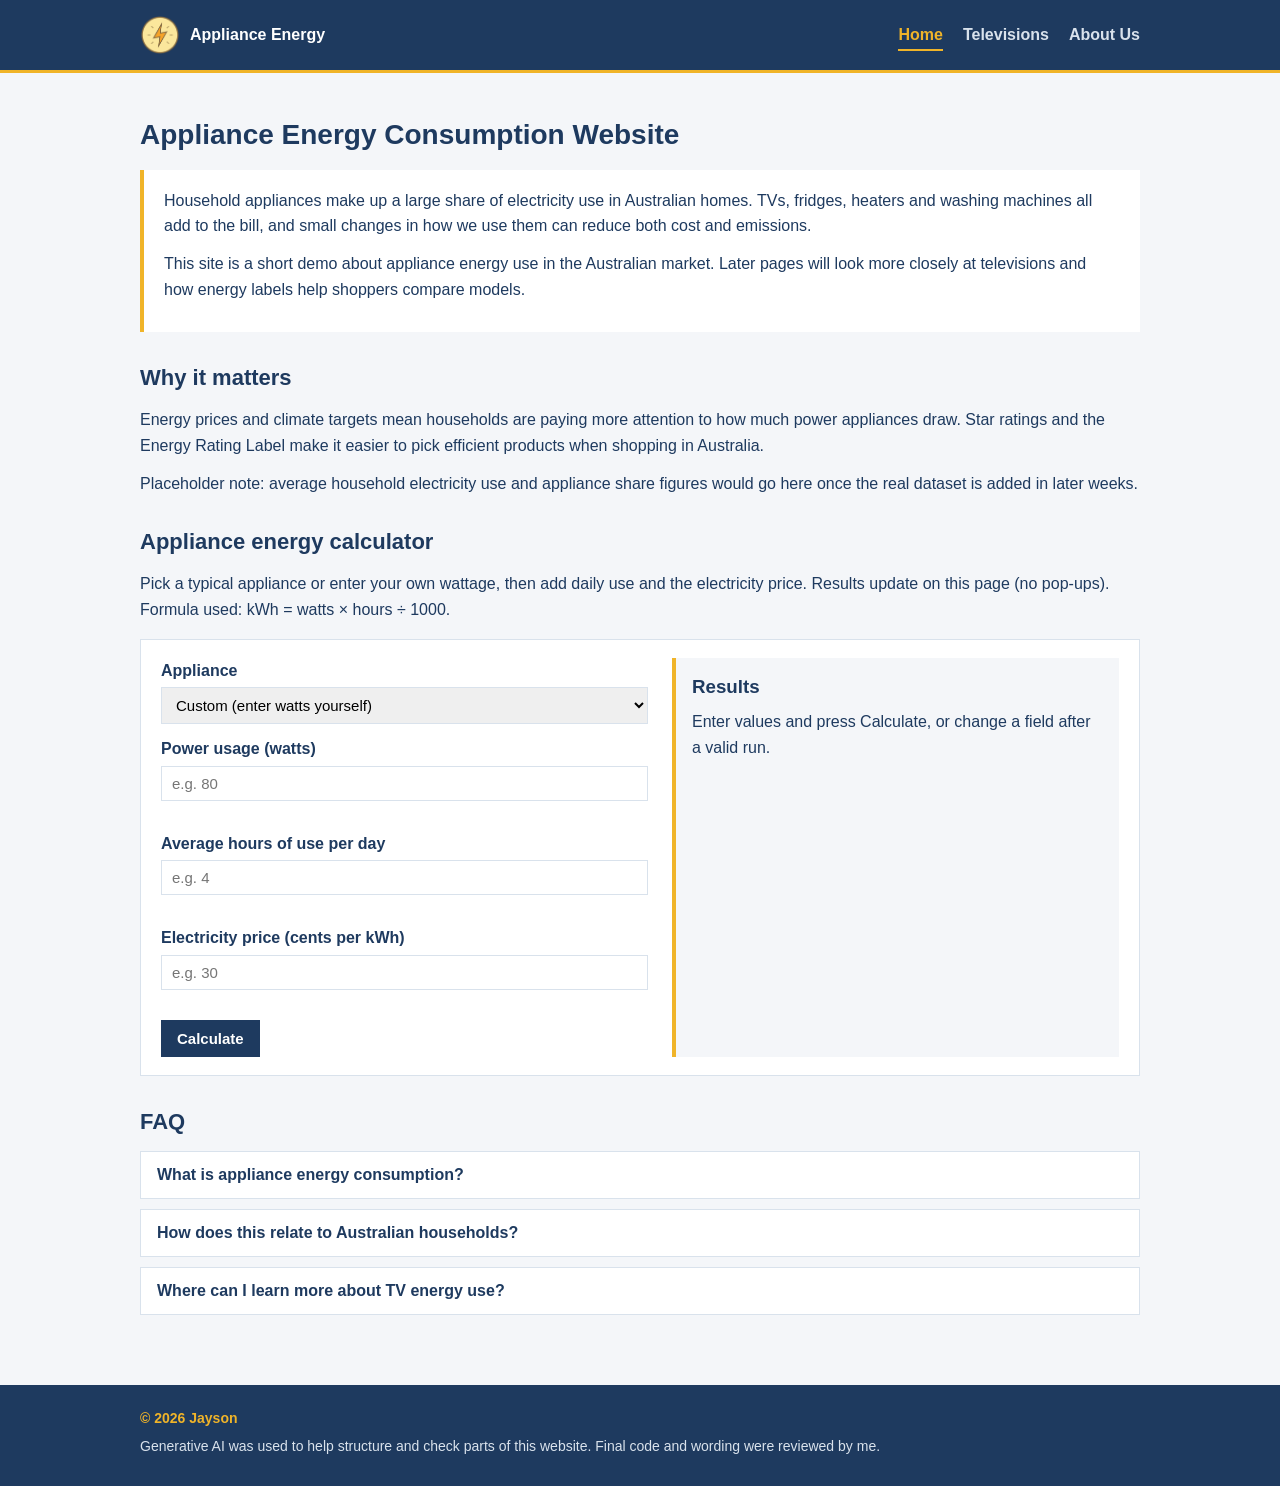
==== commit b50569b3: "Add-on JavaScript Calculator Add-on" ====
--- a/Energy Website/index.html
+++ b/Energy Website/index.html
@@ -53,6 +53,57 @@
             share figures would go here once the real dataset is added in later
             weeks.
         </p>
+
+        <!-- energy calculator -->
+        <h2>Appliance energy calculator</h2>
+        <p>
+            Pick a typical appliance or enter your own wattage, then add daily
+            use and the electricity price. Results update on this page (no
+            pop-ups). Formula used: kWh = watts × hours ÷ 1000.
+        </p>
+
+        <div class="calculator">
+            <form id="energy-form" novalidate>
+                <div class="form-row">
+                    <label for="appliance">Appliance</label>
+                    <select id="appliance" name="appliance">
+                        <option value="custom">Custom (enter watts yourself)</option>
+                        <option value="80">LED TV 55 inch (80 W)</option>
+                        <option value="120">OLED TV 65 inch (120 W)</option>
+                        <option value="150">Fridge (150 W)</option>
+                        <option value="500">Washing machine (500 W)</option>
+                        <option value="1500">Split system air conditioner (1500 W)</option>
+                        <option value="2000">Clothes dryer (2000 W)</option>
+                    </select>
+                </div>
+
+                <div class="form-row">
+                    <label for="watts">Power usage (watts)</label>
+                    <input type="number" id="watts" name="watts" min="1" step="1" placeholder="e.g. 80">
+                    <span class="field-error" id="watts-error"></span>
+                </div>
+
+                <div class="form-row">
+                    <label for="hours">Average hours of use per day</label>
+                    <input type="number" id="hours" name="hours" min="0" max="24" step="0.1" placeholder="e.g. 4">
+                    <span class="field-error" id="hours-error"></span>
+                </div>
+
+                <div class="form-row">
+                    <label for="price">Electricity price (cents per kWh)</label>
+                    <input type="number" id="price" name="price" min="0" step="0.1" placeholder="e.g. 30">
+                    <span class="field-error" id="price-error"></span>
+                </div>
+
+                <button type="submit" class="calc-btn">Calculate</button>
+            </form>
+
+            <div class="results" id="results">
+                <h3>Results</h3>
+                <p id="results-message">Enter values and press Calculate, or change a field after a valid run.</p>
+                <div id="results-list"></div>
+            </div>
+        </div>
 
         <!-- FAQ starts closed; JS opens one at a time -->
         <h2>FAQ</h2>
--- a/Energy Website/assets/css/styles.css
+++ b/Energy Website/assets/css/styles.css
@@ -140,6 +140,85 @@
 
 .faq-item.open .faq-answer {
     display: block;
+}
+
+/* energy calculator */
+.calculator {
+    background: #fff;
+    border: 1px solid #d9e2ec;
+    padding: 18px 20px;
+    margin: 16px 0 28px;
+    display: flex;
+    gap: 24px;
+    flex-wrap: wrap;
+}
+
+.calculator form {
+    flex: 1 1 280px;
+}
+
+.form-row {
+    margin-bottom: 12px;
+}
+
+.form-row label {
+    display: block;
+    font-weight: bold;
+    margin-bottom: 4px;
+}
+
+.form-row input,
+.form-row select {
+    width: 100%;
+    padding: 8px 10px;
+    border: 1px solid #d9e2ec;
+    font-size: 15px;
+    font-family: inherit;
+}
+
+.field-error {
+    display: block;
+    color: #b42318;
+    font-size: 13px;
+    min-height: 18px;
+}
+
+.calc-btn {
+    background: #1e3a5f;
+    color: #fff;
+    border: none;
+    padding: 10px 16px;
+    font-size: 15px;
+    font-weight: bold;
+    cursor: pointer;
+}
+
+.calc-btn:hover {
+    background: #162d4a;
+    color: #f0b429;
+}
+
+.results {
+    flex: 1 1 240px;
+    background: #f4f6f9;
+    border-left: 4px solid #f0b429;
+    padding: 14px 16px;
+}
+
+.results h3 {
+    margin-bottom: 8px;
+}
+
+.results-item {
+    display: flex;
+    justify-content: space-between;
+    gap: 12px;
+    padding: 6px 0;
+    border-bottom: 1px solid #d9e2ec;
+}
+
+.results.has-error {
+    border-left-color: #b42318;
 }
 
 /* simple list / table bits for televisions page */
